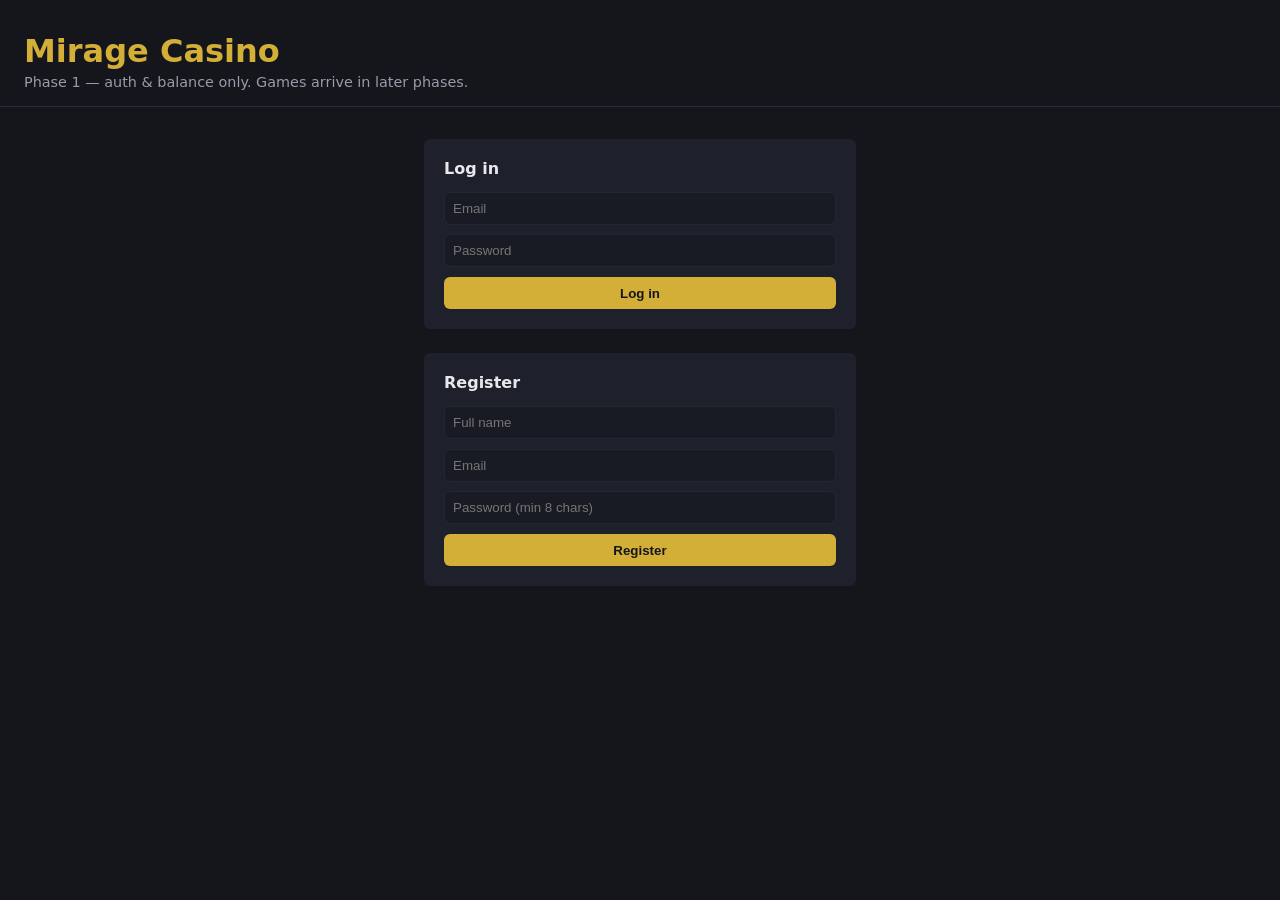
==== frontend/index.html @ db4557f8 "Phase 1: shared auth + atomic ledger foundation Vendors JWT/bcrypt auth and Neo4j driver primitives " ====
<!DOCTYPE html>
<html lang="en">
<head>
<meta charset="UTF-8">
<meta name="viewport" content="width=device-width, initial-scale=1.0">
<title>Mirage Casino</title>
<link rel="stylesheet" href="style.css">
</head>
<body>
  <header>
    <h1>Mirage Casino</h1>
    <p class="subtitle">Phase 1 — auth &amp; balance only. Games arrive in later phases.</p>
  </header>

  <main>
    <section id="auth-forms">
      <form id="login-form">
        <h2>Log in</h2>
        <input type="email" name="email" placeholder="Email" required>
        <input type="password" name="password" placeholder="Password" required>
        <button type="submit">Log in</button>
      </form>

      <form id="register-form">
        <h2>Register</h2>
        <input type="text" name="name" placeholder="Full name" required>
        <input type="email" name="email" placeholder="Email" required>
        <input type="password" name="password" placeholder="Password (min 8 chars)" required minlength="8">
        <button type="submit">Register</button>
      </form>
    </section>

    <section id="dashboard" hidden>
      <h2>Welcome, <span id="user-name"></span></h2>
      <p>Balance: <strong id="balance"></strong></p>
      <button id="logout-btn">Log out</button>
    </section>

    <p id="message" role="status"></p>
  </main>

  <script src="app.js"></script>
</body>
</html>
---- frontend/style.css ----
:root {
  --bg: #14161c;
  --surface: #1e212b;
  --text: #e8e8ec;
  --muted: #9a9ba8;
  --accent: #d4af37;
  --danger: #d9534f;
  --radius: 6px;
}

* { box-sizing: border-box; }

body {
  margin: 0;
  font-family: system-ui, -apple-system, "Segoe UI", sans-serif;
  background: var(--bg);
  color: var(--text);
}

header {
  padding: 2rem 1.5rem 1rem;
  border-bottom: 1px solid #2a2d38;
}

header h1 {
  margin: 0;
  color: var(--accent);
}

.subtitle {
  color: var(--muted);
  margin: 0.25rem 0 0;
  font-size: 0.9rem;
}

main {
  max-width: 480px;
  margin: 2rem auto;
  padding: 0 1.5rem;
}

#auth-forms {
  display: flex;
  gap: 1.5rem;
  flex-wrap: wrap;
}

form {
  flex: 1 1 200px;
  background: var(--surface);
  padding: 1.25rem;
  border-radius: var(--radius);
  display: flex;
  flex-direction: column;
  gap: 0.6rem;
}

form h2 {
  margin: 0 0 0.25rem;
  font-size: 1rem;
}

input {
  padding: 0.5rem;
  border-radius: var(--radius);
  border: 1px solid #33374470;
  background: #10121850;
  color: var(--text);
}

button {
  padding: 0.55rem;
  border: none;
  border-radius: var(--radius);
  background: var(--accent);
  color: #14161c;
  font-weight: 600;
  cursor: pointer;
}

button:hover {
  filter: brightness(1.1);
}

#dashboard {
  background: var(--surface);
  padding: 1.25rem;
  border-radius: var(--radius);
}

#balance {
  color: var(--accent);
  font-size: 1.4rem;
}

#message {
  min-height: 1.2rem;
  color: var(--danger);
  font-size: 0.9rem;
}
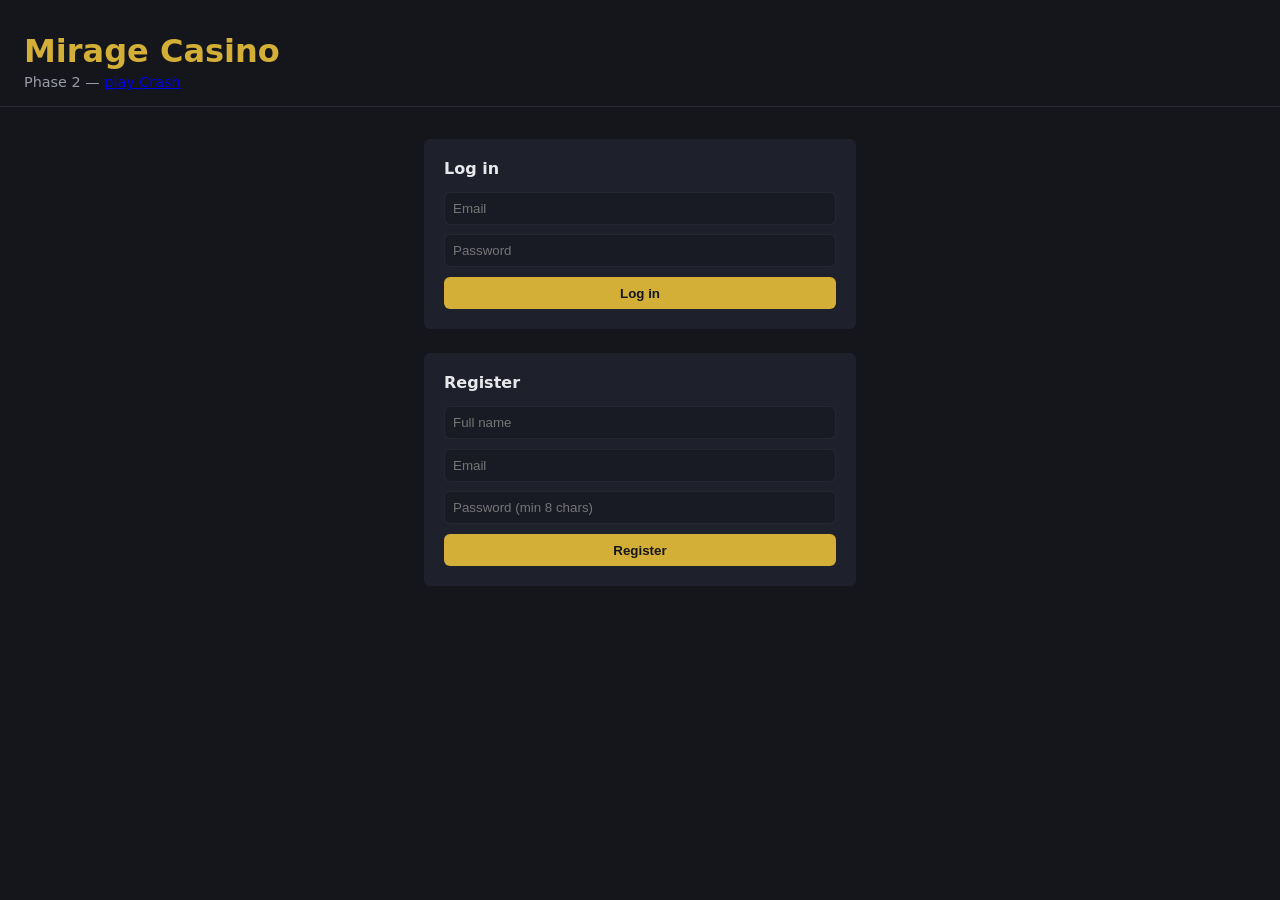
==== commit 288fe794: "Phase 2: Crash game (server-authoritative, provably fair, WebSocket) Adds backend/games/crash/ - a s" ====
--- a/frontend/index.html
+++ b/frontend/index.html
@@ -9,7 +9,7 @@
 <body>
   <header>
     <h1>Mirage Casino</h1>
-    <p class="subtitle">Phase 1 — auth &amp; balance only. Games arrive in later phases.</p>
+    <p class="subtitle">Phase 2 — <a href="/crash.html">play Crash</a></p>
   </header>
 
   <main>
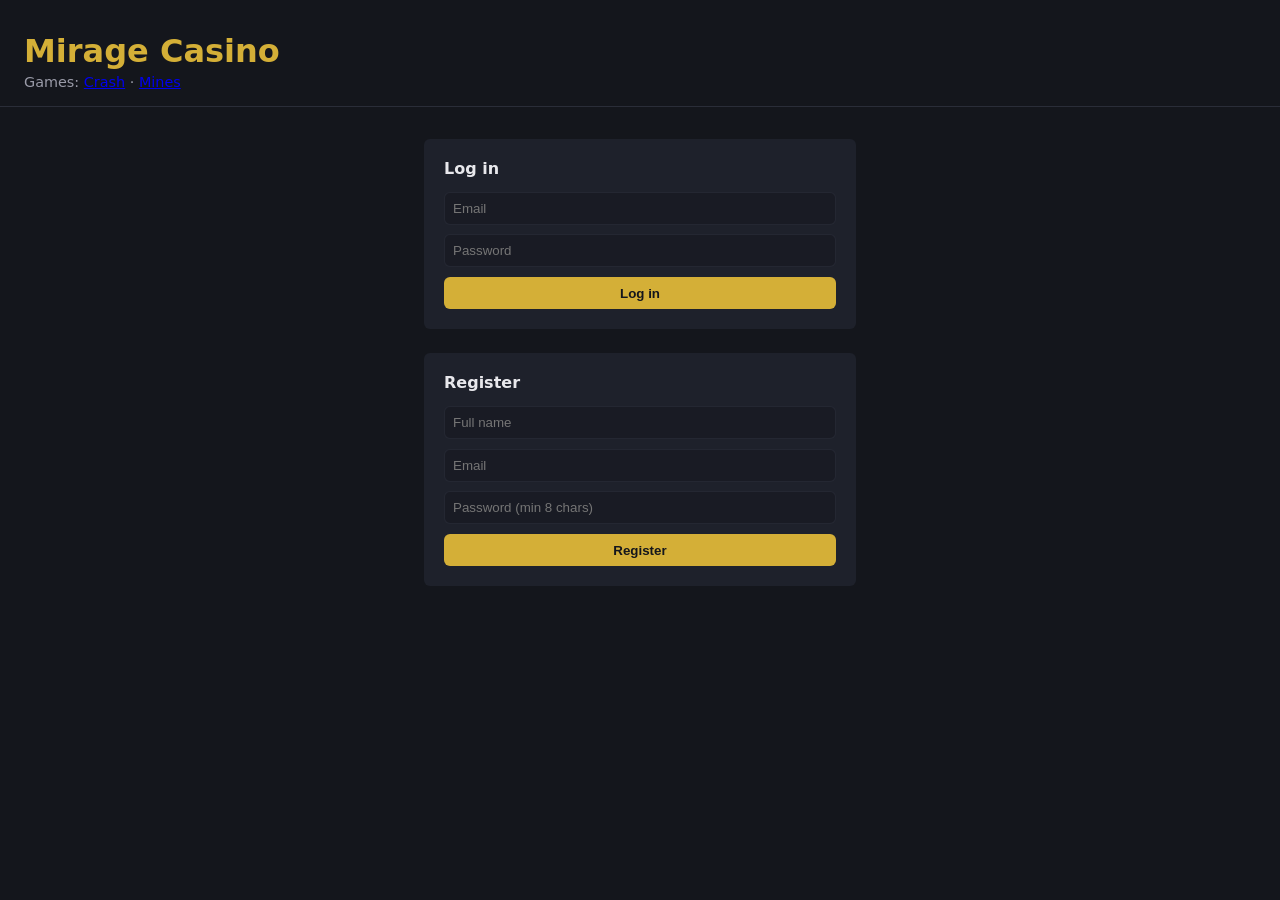
==== commit f41fbc65: "Phase 3: Mines game Adds backend/games/mines/ - turn-based, REST only (no shared round like Crash, s" ====
--- a/frontend/index.html
+++ b/frontend/index.html
@@ -9,7 +9,7 @@
 <body>
   <header>
     <h1>Mirage Casino</h1>
-    <p class="subtitle">Phase 2 — <a href="/crash.html">play Crash</a></p>
+    <p class="subtitle">Games: <a href="/crash.html">Crash</a> &middot; <a href="/mines.html">Mines</a></p>
   </header>
 
   <main>
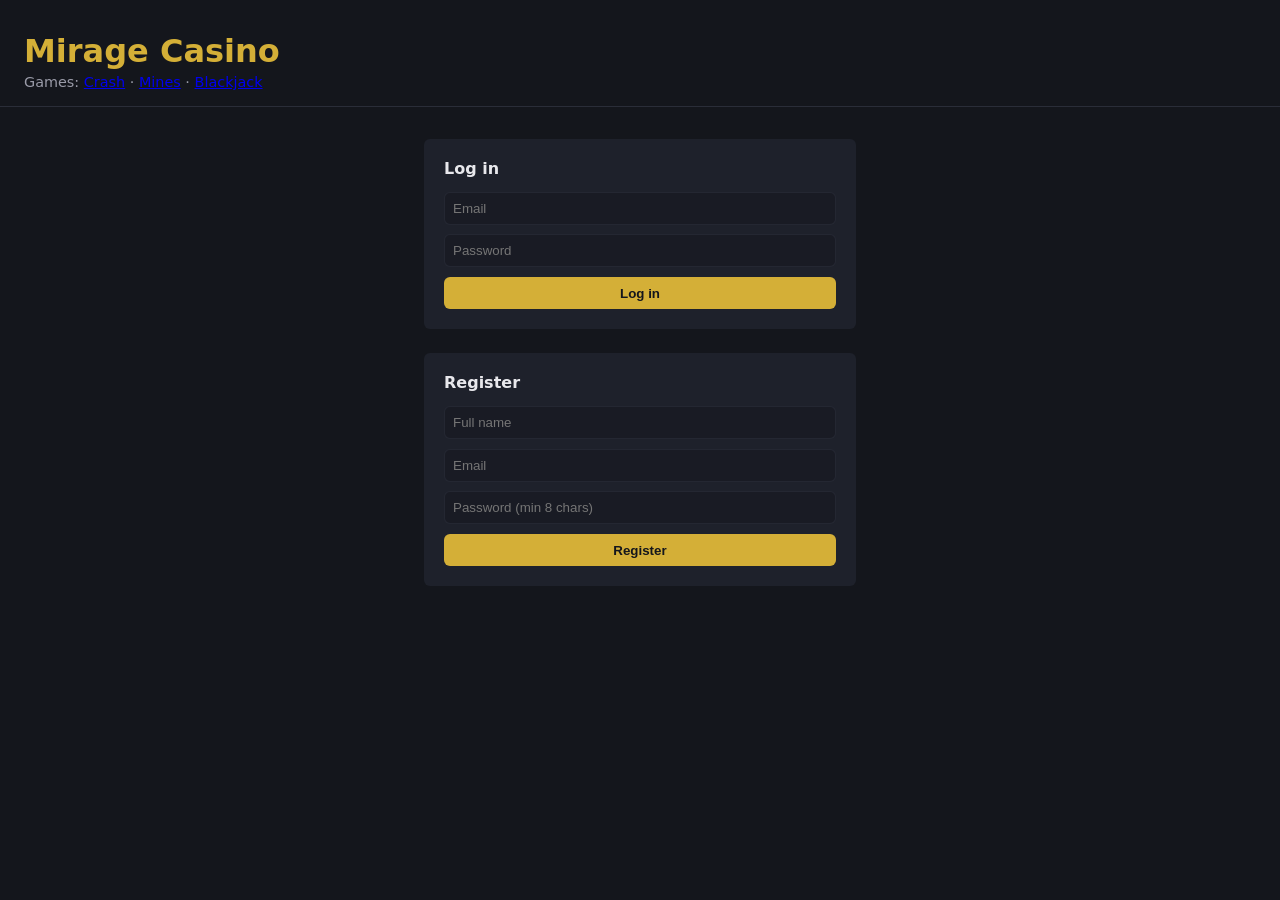
==== commit 258bdaf2: "Phase 4: Blackjack Adds backend/games/blackjack/ - full REST state machine: hit, stand, double, spli" ====
--- a/frontend/index.html
+++ b/frontend/index.html
@@ -9,7 +9,7 @@
 <body>
   <header>
     <h1>Mirage Casino</h1>
-    <p class="subtitle">Games: <a href="/crash.html">Crash</a> &middot; <a href="/mines.html">Mines</a></p>
+    <p class="subtitle">Games: <a href="/crash.html">Crash</a> &middot; <a href="/mines.html">Mines</a> &middot; <a href="/blackjack.html">Blackjack</a></p>
   </header>
 
   <main>
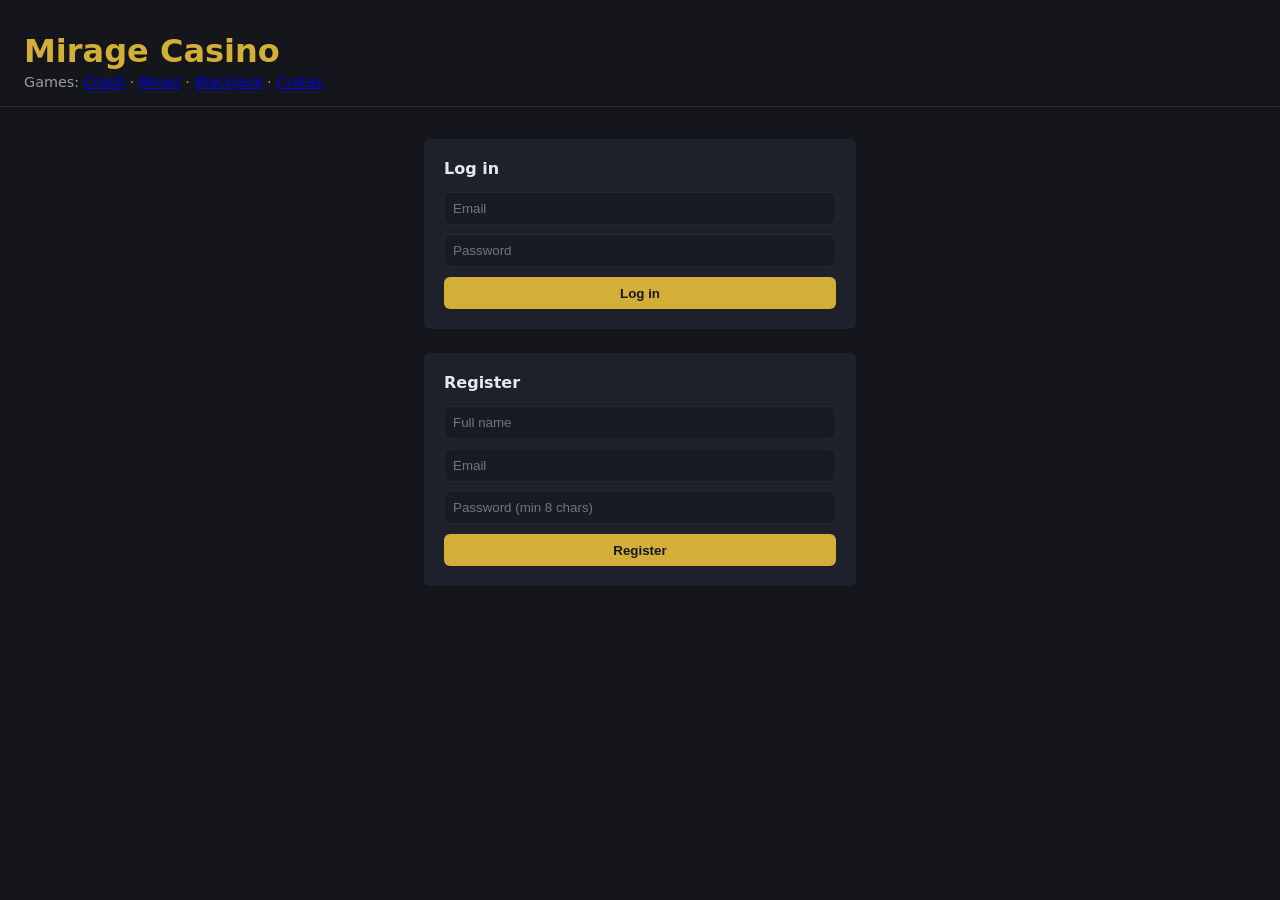
==== commit dfe63d72: "Phase 5: Crates and inventory Adds backend/games/crates/ - crate catalog, weighted-random item drops" ====
--- a/frontend/index.html
+++ b/frontend/index.html
@@ -9,7 +9,7 @@
 <body>
   <header>
     <h1>Mirage Casino</h1>
-    <p class="subtitle">Games: <a href="/crash.html">Crash</a> &middot; <a href="/mines.html">Mines</a> &middot; <a href="/blackjack.html">Blackjack</a></p>
+    <p class="subtitle">Games: <a href="/crash.html">Crash</a> &middot; <a href="/mines.html">Mines</a> &middot; <a href="/blackjack.html">Blackjack</a> &middot; <a href="/crates.html">Crates</a></p>
   </header>
 
   <main>
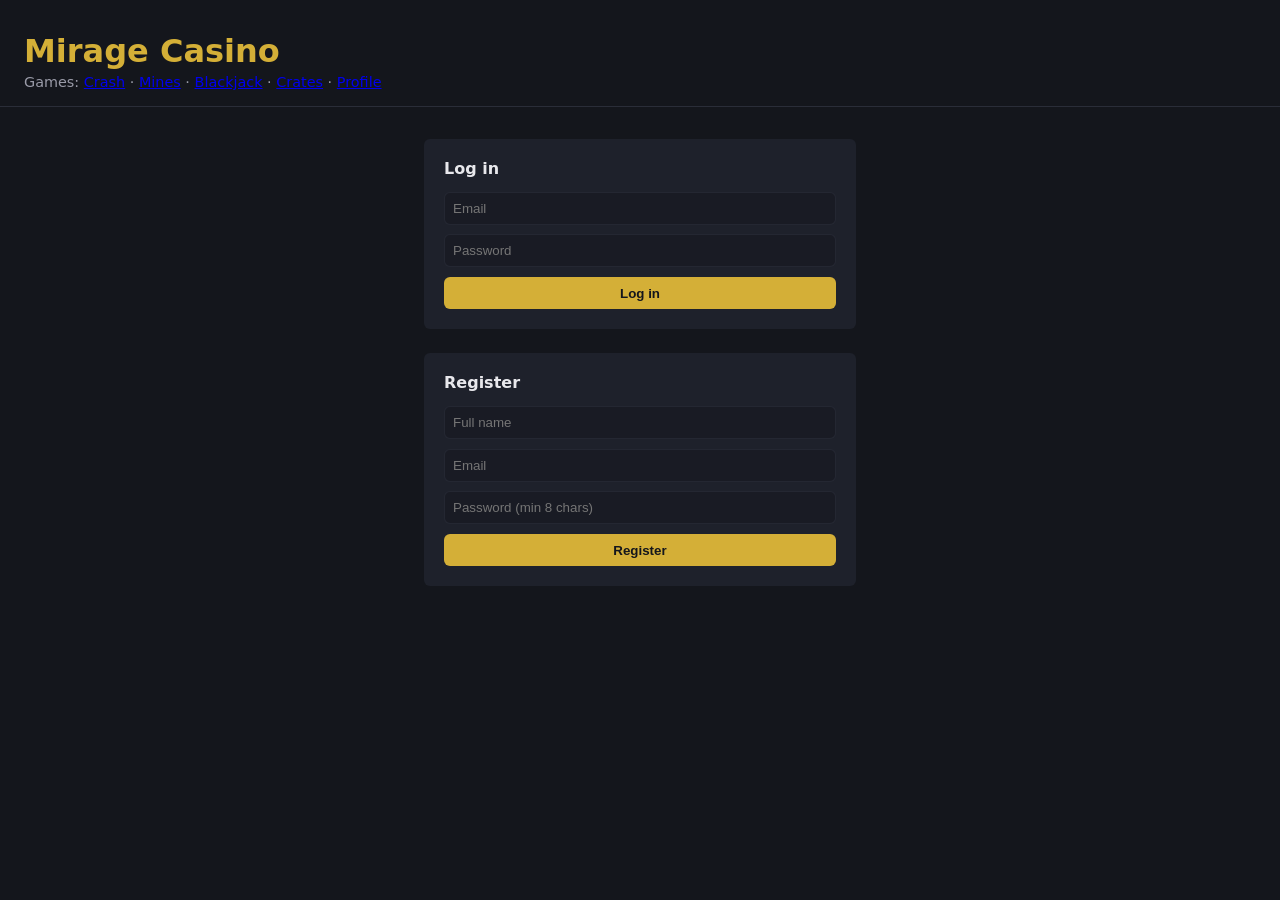
==== commit 7955fa53: "Phase 6: Statistics and profile page Adds backend/stats/ (named to avoid shadowing the stdlib statis" ====
--- a/frontend/index.html
+++ b/frontend/index.html
@@ -9,7 +9,7 @@
 <body>
   <header>
     <h1>Mirage Casino</h1>
-    <p class="subtitle">Games: <a href="/crash.html">Crash</a> &middot; <a href="/mines.html">Mines</a> &middot; <a href="/blackjack.html">Blackjack</a> &middot; <a href="/crates.html">Crates</a></p>
+    <p class="subtitle">Games: <a href="/crash.html">Crash</a> &middot; <a href="/mines.html">Mines</a> &middot; <a href="/blackjack.html">Blackjack</a> &middot; <a href="/crates.html">Crates</a> &middot; <a href="/profile.html">Profile</a></p>
   </header>
 
   <main>
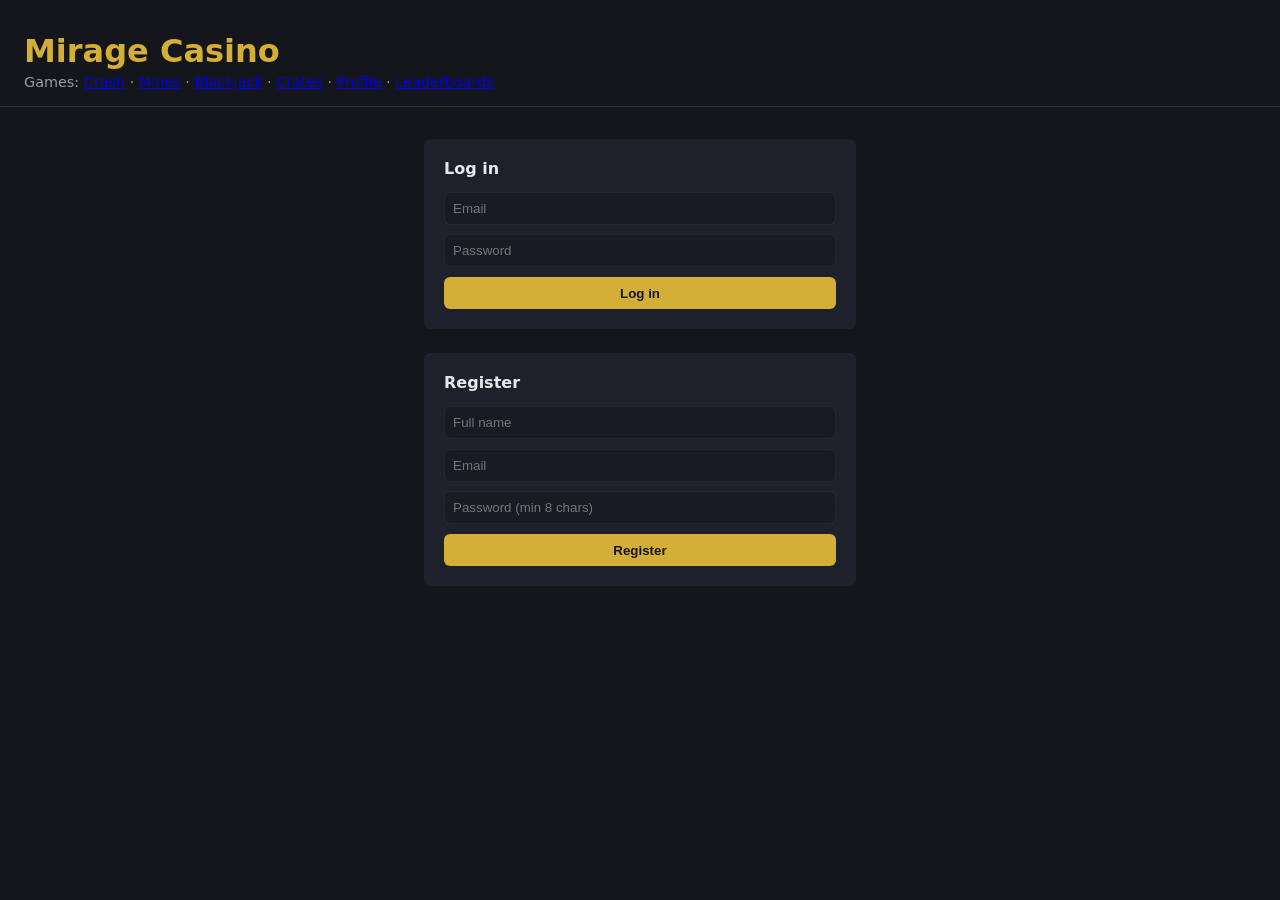
==== commit 9c0e14f7: "Phase 7: Leaderboards Adds backend/leaderboards/ - global rankings computed on read (same pattern as" ====
--- a/frontend/index.html
+++ b/frontend/index.html
@@ -9,7 +9,7 @@
 <body>
   <header>
     <h1>Mirage Casino</h1>
-    <p class="subtitle">Games: <a href="/crash.html">Crash</a> &middot; <a href="/mines.html">Mines</a> &middot; <a href="/blackjack.html">Blackjack</a> &middot; <a href="/crates.html">Crates</a> &middot; <a href="/profile.html">Profile</a></p>
+    <p class="subtitle">Games: <a href="/crash.html">Crash</a> &middot; <a href="/mines.html">Mines</a> &middot; <a href="/blackjack.html">Blackjack</a> &middot; <a href="/crates.html">Crates</a> &middot; <a href="/profile.html">Profile</a> &middot; <a href="/leaderboards.html">Leaderboards</a></p>
   </header>
 
   <main>
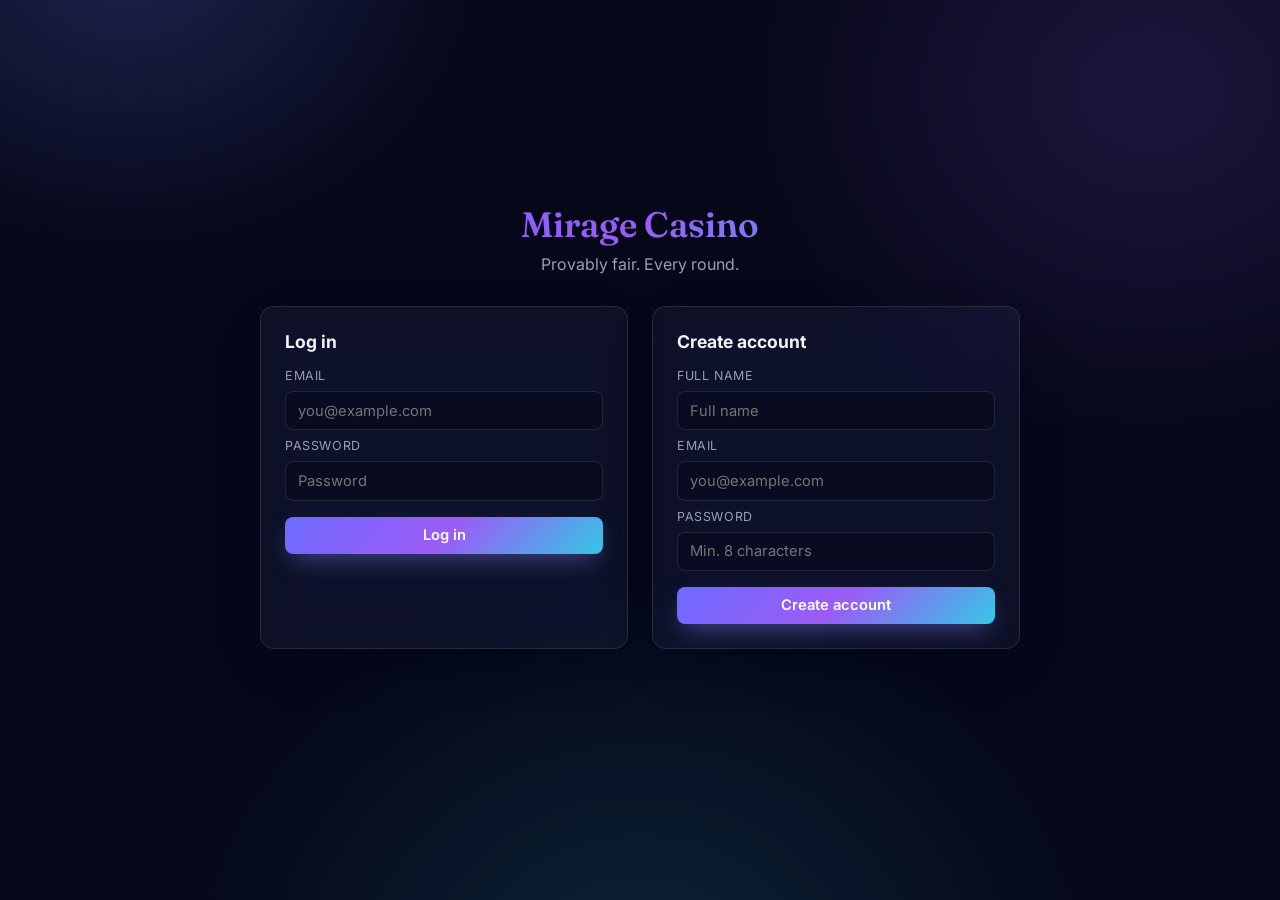
==== commit c9d9c711: "Redesign frontend with Mirage brand system (glass/gradient dark theme) Restyles all screens (auth, C" ====
--- a/frontend/index.html
+++ b/frontend/index.html
@@ -5,38 +5,53 @@
 <meta name="viewport" content="width=device-width, initial-scale=1.0">
 <title>Mirage Casino</title>
 <link rel="stylesheet" href="style.css">
+<link rel="stylesheet" href="auth.css">
 </head>
 <body>
-  <header>
-    <h1>Mirage Casino</h1>
-    <p class="subtitle">Games: <a href="/crash.html">Crash</a> &middot; <a href="/mines.html">Mines</a> &middot; <a href="/blackjack.html">Blackjack</a> &middot; <a href="/crates.html">Crates</a> &middot; <a href="/profile.html">Profile</a> &middot; <a href="/leaderboards.html">Leaderboards</a></p>
-  </header>
+  <main class="auth-hero">
+    <div class="auth-wrap">
+      <div class="brand auth-brand">Mirage Casino</div>
+      <p class="auth-tagline">Provably fair. Every round.</p>
 
-  <main>
-    <section id="auth-forms">
-      <form id="login-form">
-        <h2>Log in</h2>
-        <input type="email" name="email" placeholder="Email" required>
-        <input type="password" name="password" placeholder="Password" required>
-        <button type="submit">Log in</button>
-      </form>
+      <section id="auth-forms" class="auth-forms">
+        <form id="login-form" class="card auth-card">
+          <h2>Log in</h2>
+          <label for="login-email">Email</label>
+          <input type="email" id="login-email" name="email" placeholder="you@example.com" required>
+          <label for="login-password">Password</label>
+          <input type="password" id="login-password" name="password" placeholder="Password" required>
+          <button type="submit" class="btn-primary">Log in</button>
+        </form>
 
-      <form id="register-form">
-        <h2>Register</h2>
-        <input type="text" name="name" placeholder="Full name" required>
-        <input type="email" name="email" placeholder="Email" required>
-        <input type="password" name="password" placeholder="Password (min 8 chars)" required minlength="8">
-        <button type="submit">Register</button>
-      </form>
-    </section>
+        <form id="register-form" class="card auth-card">
+          <h2>Create account</h2>
+          <label for="register-name">Full name</label>
+          <input type="text" id="register-name" name="name" placeholder="Full name" required>
+          <label for="register-email">Email</label>
+          <input type="email" id="register-email" name="email" placeholder="you@example.com" required>
+          <label for="register-password">Password</label>
+          <input type="password" id="register-password" name="password" placeholder="Min. 8 characters" required minlength="8">
+          <button type="submit" class="btn-primary">Create account</button>
+        </form>
+      </section>
 
-    <section id="dashboard" hidden>
-      <h2>Welcome, <span id="user-name"></span></h2>
-      <p>Balance: <strong id="balance"></strong></p>
-      <button id="logout-btn">Log out</button>
-    </section>
+      <section id="dashboard" class="card auth-card" hidden>
+        <h2>Welcome, <span id="user-name"></span></h2>
+        <p class="eyebrow">Balance</p>
+        <p class="num" id="balance" style="font-size: 1.8rem; font-weight: 700;"></p>
+        <div class="auth-dashboard-links">
+          <a class="btn btn-primary" href="/crash.html">Play Crash</a>
+          <a class="btn btn-ghost" href="/mines.html">Mines</a>
+          <a class="btn btn-ghost" href="/blackjack.html">Blackjack</a>
+          <a class="btn btn-ghost" href="/crates.html">Crates</a>
+          <a class="btn btn-ghost" href="/leaderboards.html">Leaderboards</a>
+          <a class="btn btn-ghost" href="/profile.html">Profile</a>
+        </div>
+        <button id="logout-btn" class="btn-ghost">Log out</button>
+      </section>
 
-    <p id="message" role="status"></p>
+      <p id="message" class="message" role="status"></p>
+    </div>
   </main>
 
   <script src="app.js"></script>
--- a/frontend/style.css
+++ b/frontend/style.css
@@ -1,100 +1,312 @@
+@import url("https://fonts.googleapis.com/css2?family=Inter:wght@400;500;600;700;800&family=Fraunces:opsz,wght@9..144,600&display=swap");
+
 :root {
-  --bg: #14161c;
-  --surface: #1e212b;
-  --text: #e8e8ec;
-  --muted: #9a9ba8;
-  --accent: #d4af37;
-  --danger: #d9534f;
-  --radius: 6px;
+  --ink: #06081a;
+  --surface-1: rgba(255, 255, 255, 0.04);
+  --surface-2: rgba(255, 255, 255, 0.07);
+  --surface-3: rgba(255, 255, 255, 0.11);
+  --stroke: rgba(255, 255, 255, 0.1);
+  --stroke-hover: rgba(255, 255, 255, 0.22);
+  --text: #f2f2f7;
+  --muted: #9a9db3;
+
+  --grad-brand: linear-gradient(135deg, #6d6bff 0%, #9b5bf5 50%, #35c7e6 100%);
+  --grad-gold: linear-gradient(135deg, #f6d675 0%, #d4af37 60%, #b8860b 100%);
+  --indigo: #7c83ff;
+  --violet: #9b5bf5;
+  --cyan: #35c7e6;
+  --gold: #d4af37;
+
+  --win: #34c77b;
+  --loss: #e5484d;
+  --warn: #f5b942;
+
+  --rarity-common: #8b8f9e;
+  --rarity-uncommon: #3fa34d;
+  --rarity-rare: #3a7bd5;
+  --rarity-epic: #9b4dca;
+  --rarity-legendary: #d4af37;
+
+  --radius-sm: 8px;
+  --radius-md: 14px;
+  --radius-lg: 22px;
+  --radius-pill: 100px;
+
+  --shadow-card: 0 18px 40px -15px rgba(3, 5, 25, 0.75);
+  --shadow-hover: 0 24px 48px -12px rgba(3, 5, 25, 0.85);
+
+  --space-1: 4px;
+  --space-2: 8px;
+  --space-3: 12px;
+  --space-4: 16px;
+  --space-5: 24px;
+  --space-6: 32px;
+  --space-7: 48px;
+  --space-8: 60px;
+
+  --font-body: "Inter", system-ui, -apple-system, "Segoe UI", sans-serif;
+  --font-serif-display: "Fraunces", Cambria, Georgia, serif;
 }
 
 * { box-sizing: border-box; }
 
+[hidden] { display: none !important; }
+
+html, body {
+  margin: 0;
+  min-height: 100%;
+}
+
 body {
-  margin: 0;
-  font-family: system-ui, -apple-system, "Segoe UI", sans-serif;
-  background: var(--bg);
+  font-family: var(--font-body);
+  background: var(--ink);
   color: var(--text);
-}
-
-header {
-  padding: 2rem 1.5rem 1rem;
-  border-bottom: 1px solid #2a2d38;
-}
-
-header h1 {
-  margin: 0;
-  color: var(--accent);
-}
-
-.subtitle {
+  min-height: 100vh;
+  position: relative;
+}
+
+body::before {
+  content: "";
+  position: fixed;
+  inset: 0;
+  z-index: 0;
+  pointer-events: none;
+  background:
+    radial-gradient(600px 500px at 10% -5%, rgba(124, 131, 255, 0.22), transparent 60%),
+    radial-gradient(700px 600px at 90% 10%, rgba(155, 91, 245, 0.16), transparent 60%),
+    radial-gradient(800px 700px at 50% 110%, rgba(53, 199, 230, 0.14), transparent 60%);
+}
+
+a { color: var(--cyan); }
+
+code {
+  font-family: ui-monospace, "SF Mono", Consolas, monospace;
+  word-break: break-all;
+}
+
+.num, .money, .multiplier {
+  font-variant-numeric: tabular-nums;
+}
+
+/* Buttons */
+button, .btn {
+  font-family: var(--font-body);
+  padding: 0.6rem 1.1rem;
+  border: none;
+  border-radius: var(--radius-sm);
+  background: var(--surface-3);
+  color: var(--text);
+  font-weight: 600;
+  font-size: 0.92rem;
+  cursor: pointer;
+  transition: transform 0.15s ease, box-shadow 0.15s ease, background 0.15s ease, opacity 0.15s ease;
+}
+
+button:hover:not(:disabled) { transform: translateY(-2px); }
+button:active:not(:disabled) { transform: translateY(1px); }
+button:disabled { opacity: 0.5; cursor: default; transform: none; }
+
+.btn-primary {
+  background: var(--grad-brand);
+  color: #fff;
+  box-shadow: 0 10px 24px -8px rgba(124, 131, 255, 0.55);
+}
+
+.btn-gold {
+  background: var(--grad-gold);
+  color: #1a1200;
+}
+
+.btn-success { background: var(--win); color: #06210f; }
+.btn-danger { background: var(--loss); color: #2b0506; }
+
+.btn-ghost {
+  background: transparent;
+  border: 1px solid var(--stroke);
+}
+.btn-ghost:hover:not(:disabled) { border-color: var(--stroke-hover); background: var(--surface-1); }
+
+/* Inputs */
+input, select {
+  font-family: var(--font-body);
+  padding: 0.6rem 0.75rem;
+  border-radius: var(--radius-sm);
+  border: 1px solid var(--stroke);
+  background: rgba(6, 8, 26, 0.55);
+  color: var(--text);
+  font-size: 0.92rem;
+}
+
+input:focus, select:focus, button:focus-visible {
+  outline: none;
+  border-color: var(--indigo);
+  box-shadow: 0 0 0 4px rgba(124, 131, 255, 0.2);
+}
+
+label {
+  font-size: 0.78rem;
+  letter-spacing: 0.05em;
+  text-transform: uppercase;
   color: var(--muted);
-  margin: 0.25rem 0 0;
-  font-size: 0.9rem;
-}
-
-main {
-  max-width: 480px;
-  margin: 2rem auto;
-  padding: 0 1.5rem;
-}
-
-#auth-forms {
+}
+
+/* Glass card */
+.card {
+  background: var(--surface-1);
+  backdrop-filter: blur(20px) saturate(145%);
+  -webkit-backdrop-filter: blur(20px) saturate(145%);
+  border: 1px solid var(--stroke);
+  border-radius: var(--radius-md);
+  box-shadow: var(--shadow-card);
+}
+
+/* Badges */
+.badge {
+  display: inline-flex;
+  align-items: center;
+  gap: 0.3rem;
+  padding: 0.2rem 0.65rem;
+  border-radius: var(--radius-pill);
+  font-size: 0.72rem;
+  font-weight: 700;
+  letter-spacing: 0.03em;
+  text-transform: uppercase;
+  background: var(--surface-2);
+  border: 1px solid var(--stroke);
+}
+
+.badge-win { color: var(--win); border-color: rgba(52, 199, 123, 0.4); }
+.badge-loss { color: var(--loss); border-color: rgba(229, 72, 77, 0.4); }
+.badge-bot { color: var(--muted); }
+
+.badge-common { color: var(--rarity-common); border-color: var(--rarity-common); }
+.badge-uncommon { color: var(--rarity-uncommon); border-color: var(--rarity-uncommon); }
+.badge-rare { color: var(--rarity-rare); border-color: var(--rarity-rare); }
+.badge-epic { color: var(--rarity-epic); border-color: var(--rarity-epic); }
+.badge-legendary { color: #1a1200; background: var(--grad-gold); border-color: transparent; }
+
+/* App shell: sidebar + content */
+.app-shell {
+  position: relative;
+  z-index: 1;
   display: flex;
-  gap: 1.5rem;
-  flex-wrap: wrap;
-}
-
-form {
-  flex: 1 1 200px;
-  background: var(--surface);
-  padding: 1.25rem;
-  border-radius: var(--radius);
+  min-height: 100vh;
+}
+
+.sidebar {
+  width: 228px;
+  flex: 0 0 228px;
+  padding: var(--space-5) var(--space-4);
   display: flex;
   flex-direction: column;
-  gap: 0.6rem;
-}
-
-form h2 {
-  margin: 0 0 0.25rem;
-  font-size: 1rem;
-}
-
-input {
-  padding: 0.5rem;
-  border-radius: var(--radius);
-  border: 1px solid #33374470;
-  background: #10121850;
+  gap: var(--space-5);
+  background: var(--surface-1);
+  border-right: 1px solid var(--stroke);
+  backdrop-filter: blur(20px) saturate(145%);
+  -webkit-backdrop-filter: blur(20px) saturate(145%);
+}
+
+.brand {
+  font-family: var(--font-serif-display);
+  font-weight: 600;
+  font-size: 1.3rem;
+  background: var(--grad-brand);
+  -webkit-background-clip: text;
+  background-clip: text;
+  color: transparent;
+  text-decoration: none;
+}
+
+.balance-pill {
+  padding: var(--space-3);
+  border-radius: var(--radius-md);
+  background: var(--surface-2);
+  border: 1px solid var(--stroke);
+}
+
+.balance-pill .label {
+  font-size: 0.7rem;
+  letter-spacing: 0.08em;
+  text-transform: uppercase;
+  color: var(--muted);
+}
+
+.balance-pill .value {
+  font-size: 1.35rem;
+  font-weight: 700;
+  letter-spacing: -0.02em;
+  margin-top: 2px;
+}
+
+.nav-links {
+  display: flex;
+  flex-direction: column;
+  gap: 2px;
+  flex: 1;
+}
+
+.nav-links a {
+  display: block;
+  padding: 0.6rem 0.75rem;
+  border-radius: var(--radius-sm);
   color: var(--text);
-}
-
-button {
-  padding: 0.55rem;
-  border: none;
-  border-radius: var(--radius);
-  background: var(--accent);
-  color: #14161c;
-  font-weight: 600;
-  cursor: pointer;
-}
-
-button:hover {
-  filter: brightness(1.1);
-}
-
-#dashboard {
-  background: var(--surface);
-  padding: 1.25rem;
-  border-radius: var(--radius);
-}
-
-#balance {
-  color: var(--accent);
-  font-size: 1.4rem;
-}
-
-#message {
+  text-decoration: none;
+  font-size: 0.9rem;
+  font-weight: 500;
+}
+
+.nav-links a:hover { background: var(--surface-2); }
+.nav-links a.active {
+  background: var(--surface-3);
+  border: 1px solid var(--stroke-hover);
+}
+
+.sidebar-footer {
+  display: flex;
+  flex-direction: column;
+  gap: var(--space-2);
+  font-size: 0.85rem;
+  color: var(--muted);
+}
+
+.content {
+  flex: 1;
+  min-width: 0;
+  padding: var(--space-6) var(--space-6);
+  max-width: 1100px;
+}
+
+.content h1 {
+  font-size: 1.6rem;
+  margin: 0 0 var(--space-1);
+}
+
+.eyebrow {
+  font-size: 0.75rem;
+  letter-spacing: 0.08em;
+  text-transform: uppercase;
+  color: var(--muted);
+  margin: 0 0 var(--space-4);
+}
+
+.message {
   min-height: 1.2rem;
-  color: var(--danger);
   font-size: 0.9rem;
-}
+  color: var(--loss);
+}
+.message.ok { color: var(--win); }
+
+@media (max-width: 860px) {
+  .app-shell { flex-direction: column; }
+  .sidebar {
+    width: auto;
+    flex: none;
+    flex-direction: row;
+    align-items: center;
+    overflow-x: auto;
+    border-right: none;
+    border-bottom: 1px solid var(--stroke);
+  }
+  .nav-links { flex-direction: row; }
+  .content { padding: var(--space-4); }
+}
--- a/frontend/auth.css
+++ b/frontend/auth.css
@@ -0,0 +1,65 @@
+.auth-hero {
+  position: relative;
+  z-index: 1;
+  min-height: 100vh;
+  display: flex;
+  align-items: center;
+  justify-content: center;
+  padding: var(--space-6) var(--space-4);
+}
+
+.auth-wrap {
+  width: 100%;
+  max-width: 760px;
+  text-align: center;
+}
+
+.auth-brand {
+  font-size: 2.2rem;
+  margin-bottom: var(--space-2);
+}
+
+.auth-tagline {
+  color: var(--muted);
+  margin: 0 0 var(--space-6);
+}
+
+.auth-forms {
+  display: flex;
+  gap: var(--space-5);
+  flex-wrap: wrap;
+  text-align: left;
+}
+
+.auth-card {
+  flex: 1 1 260px;
+  padding: var(--space-5);
+  display: flex;
+  flex-direction: column;
+  gap: var(--space-2);
+}
+
+.auth-card h2 {
+  margin: 0 0 var(--space-2);
+  font-size: 1.1rem;
+}
+
+.auth-card button {
+  margin-top: var(--space-2);
+}
+
+.auth-dashboard-links {
+  display: flex;
+  flex-wrap: wrap;
+  gap: var(--space-2);
+  margin: var(--space-3) 0;
+}
+
+.auth-dashboard-links .btn {
+  text-decoration: none;
+  display: inline-block;
+}
+
+@media (max-width: 600px) {
+  .auth-forms { flex-direction: column; }
+}
